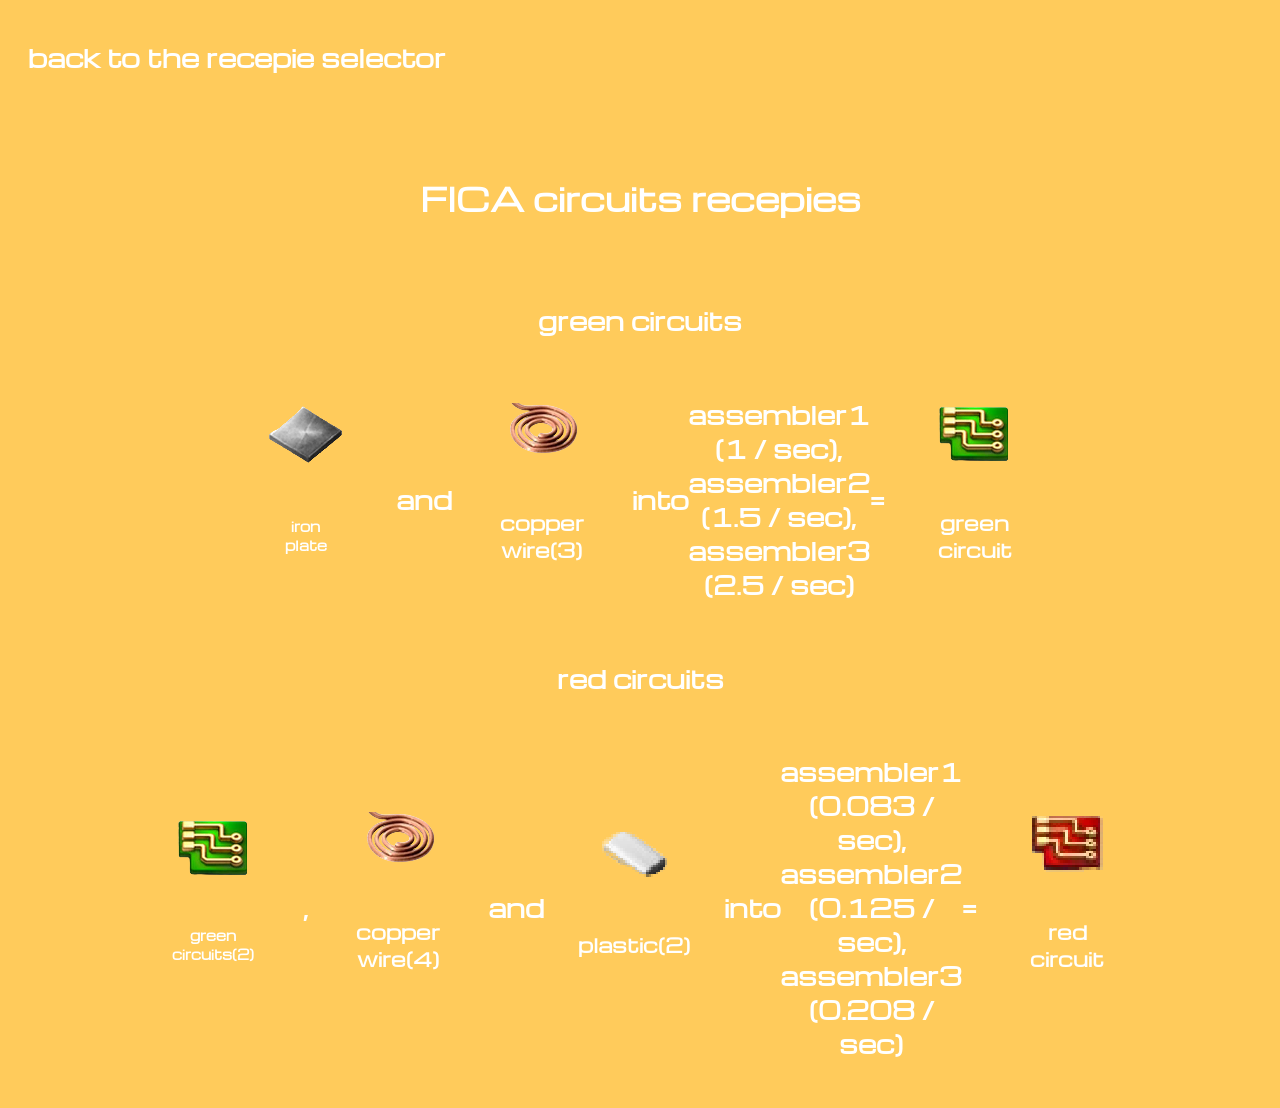
==== circuits.html @ 8366b81e "Add files via upload" ====
<!DOCTYPE html>
<html lang="en">
<head>

    <link rel="preconnect" href="https://fonts.googleapis.com">
    <link rel="preconnect" href="https://fonts.gstatic.com" crossorigin>
    <link href="https://fonts.googleapis.com/css2?family=Limelight&family=Michroma&display=swap" rel="stylesheet">

    <meta charset="UTF-8">
    <meta http-equiv="X-UA-Compatible" content="IE=edge">
    <meta name="viewport" content="width=device-width, initial-scale=1.0">

    <link rel="stylesheet" href="fonts.css">
    <link rel="stylesheet" href="style.css">
    <link rel="stylesheet" href="text.css">

    <title>FICA</title>
</head>
<body class="body">




    <a href="crafting-recepies.html" class="back-nextpage-btn">
        <h2 class="text">back to the recepie selector</h2>
    </a>

    <div class="title-wrapper">
        <h1 class="text">FICA circuits recepies</h1>
    </div>

    <h2 class="text-centered">green circuits</h2>

    <div class="green-circuit-making">

        <div class="recepie">

            <div class="iron-plate">
                <img src="iron-plate.png" alt="iron-plate" class="image-for-crafting">
                <h5 class="text">iron plate</h5>
            </div>

            <h2 class="text">and</h2>

            <div class="copper-cable">
                <img src="copper-cable.png" alt="copper-cable" class="image-for-crafting">
                <h3 class="text">copper wire(3)</h3>
            </div>

            <h2 class="text">into</h2>

            <div class="assemblers">
                <h2 class="text">assembler1 (1 / sec), assembler2 (1.5 / sec), assembler3 (2.5 / sec)</h2>
            </div>

            <h2 class="text">=</h2>

            <div class="green-circuit">
                <img src="green-circuits.png" alt="green-circuit" class="image-for-crafting">
                <h3 class="text">green circuit</h3>
            </div>

        </div>
    </div>



    <h2 class="text-centered">red circuits</h2>

    <div class="red-circuit-making">

        <div class="recepie">

            <div class="green-circuit">
                <img src="green-circuits.png" alt="iron-plate" class="image-for-crafting">
                <h5 class="text">green circuits(2)</h5>
            </div>

            <h2 class="text">,</h2>

            <div class="copper-cable">
                <img src="copper-cable.png" alt="copper-cable" class="image-for-crafting">
                <h3 class="text">copper wire(4)</h3>
            </div>

            <h2 class="text">and</h2>

            <div class="plastic">
                <img src="plastic.png" alt="plastic" class="image-for-crafting">
                <h3 class="text">plastic(2)</h3>
            </div>

            <h2 class="text">into</h2>

            <div class="assemblers">
                <h2 class="text">assembler1 (0.083 / sec), assembler2 (0.125 / sec), assembler3 (0.208 / sec)</h2>
            </div>

            <h2 class="text">=</h2>

            <div class="red-circuit">
                <img src="red-circuit.png" alt="red-circuit" class="image-for-crafting">
                <h3 class="text">red circuit</h3>
            </div>

        </div>
    </div>



    <script src="script.js"></script>
</body>
</html>
---- fonts.css ----
.limelight-regular {
    font-family: "Limelight", sans-serif;
    font-weight: 400;
    font-style: normal;
}

.michroma-regular {
    font-family: "Michroma", sans-serif;
    font-weight: 400;
    font-style: normal;
}
---- style.css ----
.body {
    background-color: rgb(255, 203, 91);
    font-family: "Michroma", sans-serif;
}

.ukranian {
    width: 50px;
    height: 25px;
}

.english {
    width: 50px;
    height: 25px;
}

.title-wrapper {
    padding: 20px;
    text-align: center;
    margin: 0 auto;
}

.short-description-wrapper {
    padding: 20px;
    text-align: center;
    margin: 0 auto;
}

.the-beginings-wrapper {
    padding: 20px;
    text-align: center;
    margin: 0 auto;
}

.procesed-basic-resourses {
    display: flex;      
    flex-wrap: wrap;     
    justify-content: center; 
    gap: 30px;            
    padding: 20px;
    max-width: 1200px;     
    margin: 0 auto;       
}

.procesed-basic-resourses > div {
    display: flex;
    flex-direction: column; 
    align-items: center;  
    text-align: center;   
    width: 150px;           
}

.raw-basic-resourses {
    display: flex;      
    flex-wrap: wrap;     
    justify-content: center; 
    gap: 30px;            
    padding: 20px;
    max-width: 1200px;     
    margin: 0 auto;       
}

.raw-basic-resourses > div {
    display: flex;
    flex-direction: column; 
    align-items: center;  
    text-align: center;   
    width: 150px;           
}

.basic-crafting-recepies {
    display: flex;      
    flex-direction: column;  
    gap: 40px;              
    padding: 20px;
    max-width: 1200px;     
    margin: 0 auto; 
}

.recepie {
    display: flex;
    flex-direction: row;  
    flex-wrap: wrap;       
    align-items: center;
    justify-content: center;
    gap: 20px;
    width: 100%;            
}

.recepie > div{
    display: flex;
    flex-direction: column; 
    align-items: center;    
    text-align: center;   
    width: 100px;           
}

.image {
    width: 100px;
    height: 100px;
    object-fit: contain;
    image-rendering: pixelated; 
    image-rendering: crisp-edges; 
}

.image-for-crafting {
    width: 75px;
    height: 75px;
    object-fit: contain;
    image-rendering: pixelated; 
    image-rendering: crisp-edges; 
}
---- text.css ----
.back-nextpage-btn {
    color: rgb(255, 203, 91);
}

.text {
    padding: 20px;
    color: white;
}

.text-centered {
    padding: 20px;
    text-align: center;
    margin: 0 auto;
    color: white;
}

.text-left {
    color: white;
    text-align: left;
    margin: 0px;
}

.text-centered-big {
    padding: 20px;

    text-align: center;
    margin: 0 auto;

    color: white;

    font-size: larger;
}
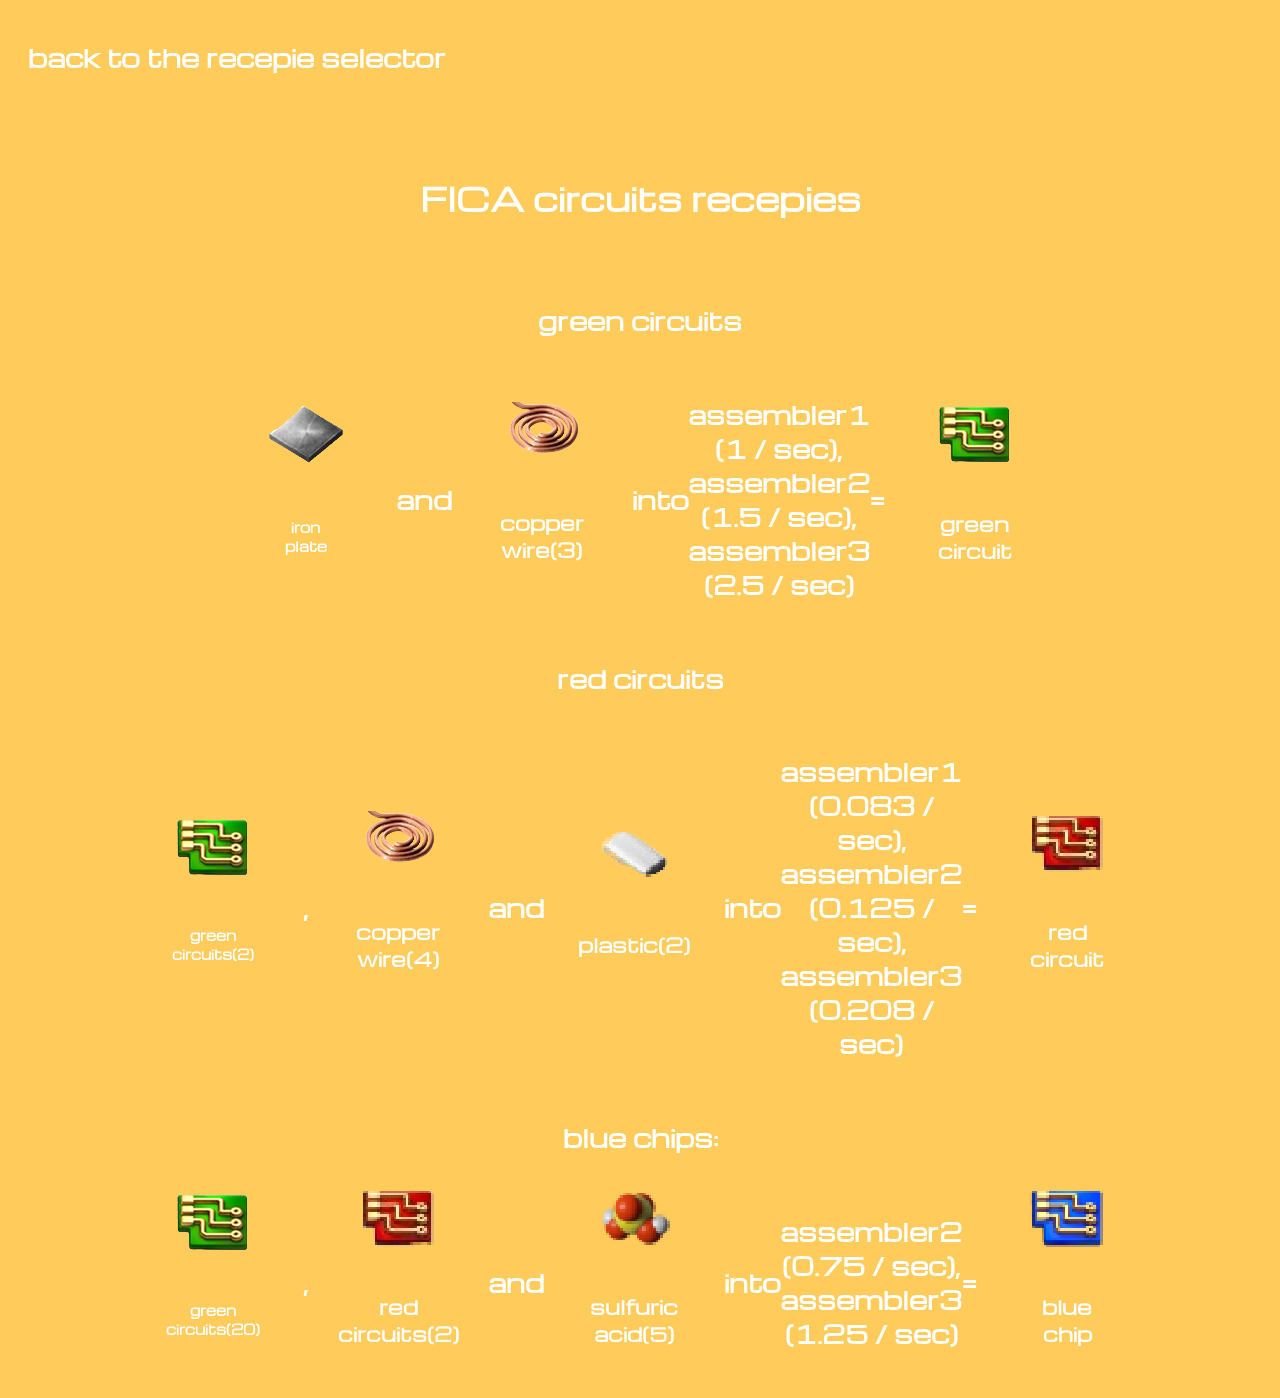
==== commit a63af876: "V0.6.0 added assembler 1 recepie and some placeholders for assembler 2 & 3" ====
--- a/circuits.html
+++ b/circuits.html
@@ -106,6 +106,47 @@
         </div>
     </div>
 
+    <h2 class="text-centered">blue chips:</h2>
+
+    <div class="blue-chip-making">
+
+        <div class="recepie">
+
+            <div class="green-circuit">
+                <img src="green-circuits.png" alt="iron-plate" class="image-for-crafting">
+                <h5 class="text">green circuits(20)</h5>
+            </div>
+
+            <h2 class="text">,</h2>
+
+            <div class="red-circuit">
+                <img src="red-circuit.png" alt="red-circuit" class="image-for-crafting">
+                <h3 class="text">red circuits(2)</h3>
+            </div>
+
+            <h2 class="text">and</h2>
+
+            <div class="sulfuric-acid">
+                <img src="sulfuric-acid.png" alt="sulfuric-acid" class="image-for-crafting">
+                <h3 class="text">sulfuric acid(5)</h3>
+            </div>
+
+            <h2 class="text">into</h2>
+
+            <div class="assemblers">
+                <h2 class="text">assembler2 (0.75 / sec), assembler3 (1.25 / sec)</h2>
+            </div>
+
+            <h2 class="text">=</h2>
+
+            <div class="processing-units">
+                <img src="processing-units.png" alt="processing-units" class="image-for-crafting">
+                <h3 class="text">blue chip</h3>
+            </div>
+
+        </div>
+    </div>
+
 
 
     <script src="script.js"></script>
--- a/style.css
+++ b/style.css
@@ -103,8 +103,10 @@
 }
 
 .image-for-crafting {
-    width: 75px;
-    height: 75px;
+    min-width: 75px;
+    min-height: 75px;
+    max-width: 76px;
+    max-height: 76px;
     object-fit: contain;
     image-rendering: pixelated; 
     image-rendering: crisp-edges; 
